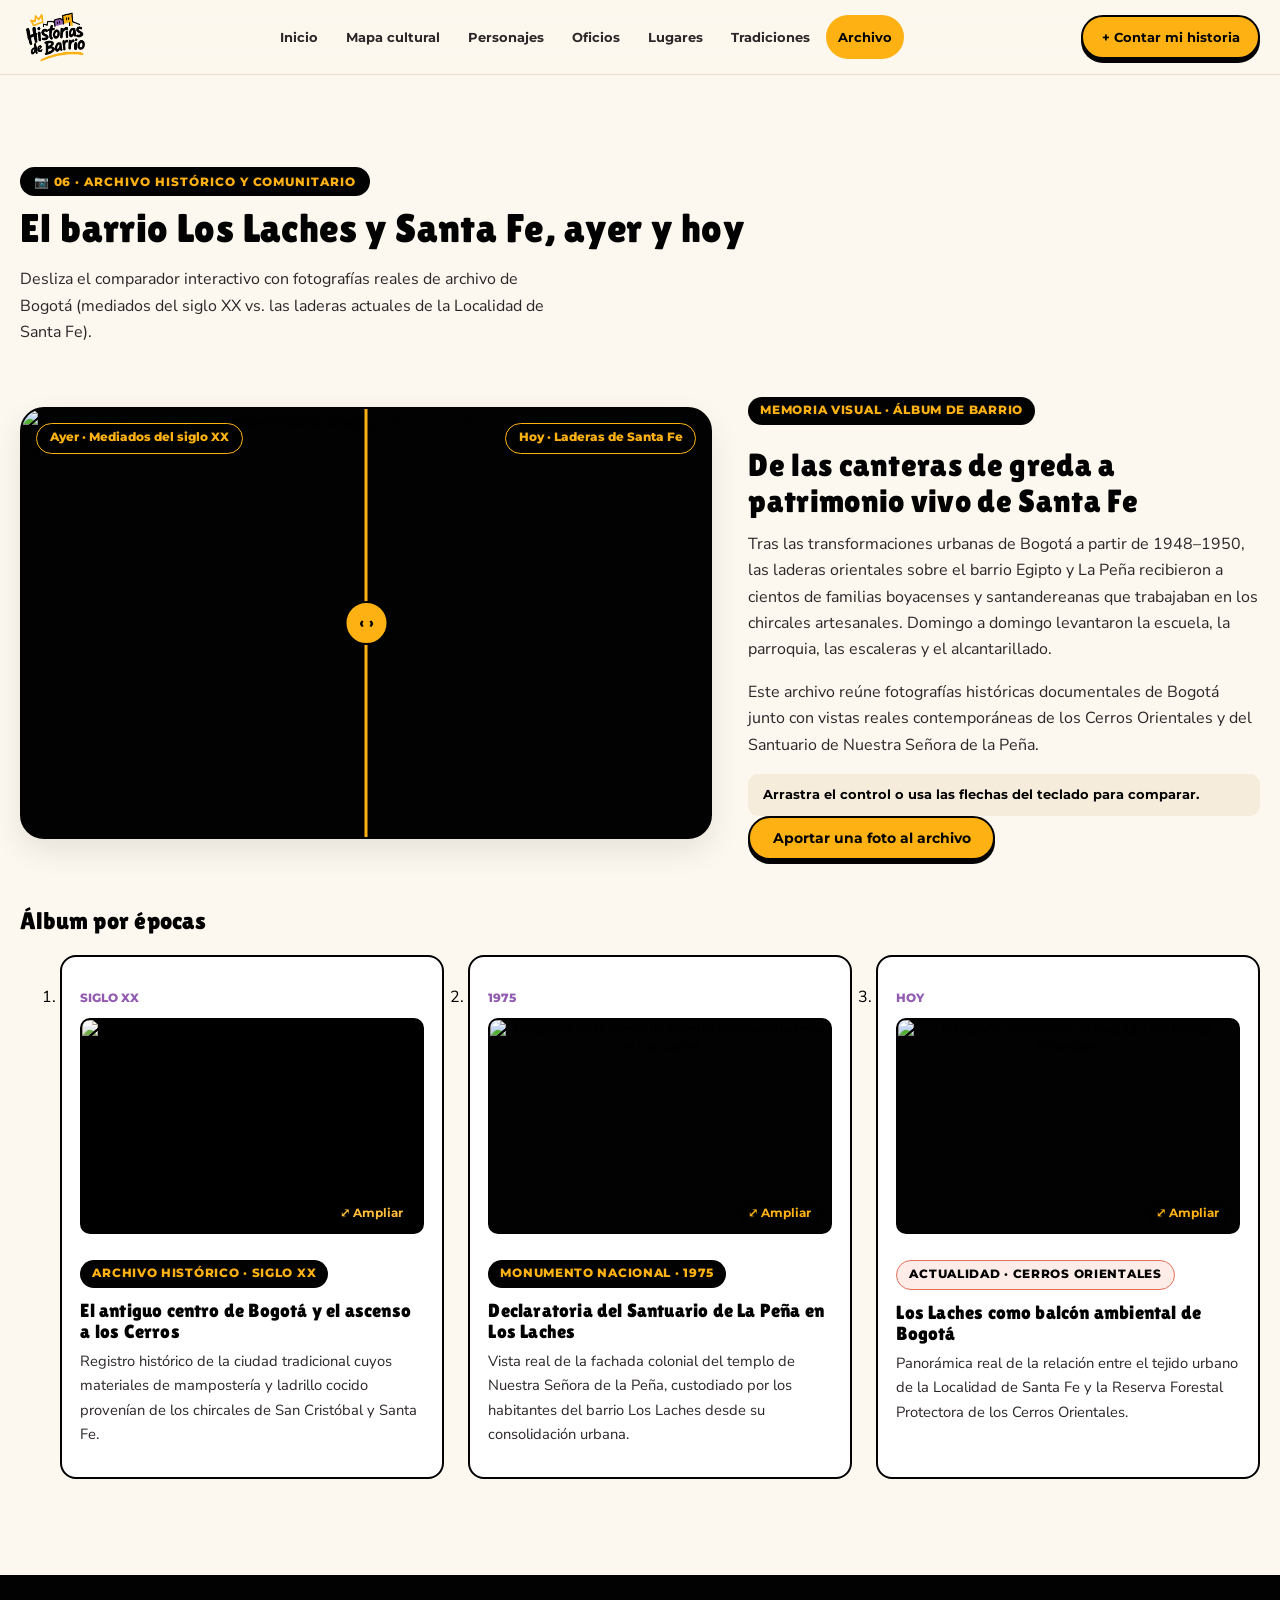
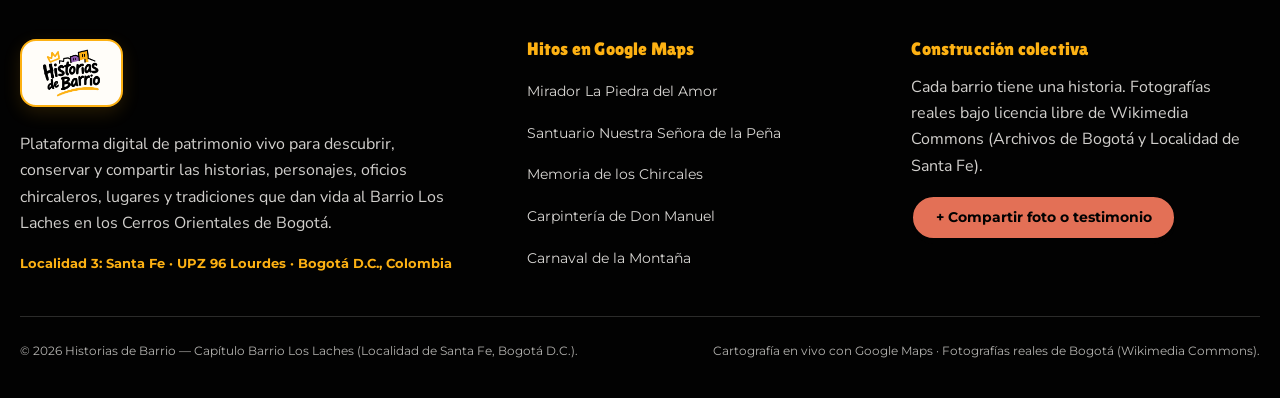
==== archivo.html @ f966da30 "ajustes" ====
<!DOCTYPE html>
<html lang="es">

<head>
  <meta charset="UTF-8" />
  <meta name="viewport" content="width=device-width, initial-scale=1.0" />
  <title>Archivo histórico · Historias de Barrio – Los Laches</title>
  <meta name="description" content="Comparador interactivo Antes y Hoy y álbum fotográfico por épocas del Barrio Los Laches." />
  <meta name="theme-color" content="#020202" />

  <!-- Tipografías del Proyecto: Lilita One (Títulos), Nunito Sans (Cuerpo) y Montserrat (Auxiliar) -->
  <link rel="preconnect" href="https://fonts.googleapis.com" />
  <link rel="preconnect" href="https://fonts.gstatic.com" crossorigin />
  <link rel="preconnect" href="https://commons.wikimedia.org" />
  <link rel="preconnect" href="https://upload.wikimedia.org" />
  <link
    href="https://fonts.googleapis.com/css2?family=Lilita+One&family=Montserrat:ital,wght@0,500;0,600;0,700;0,800;1,500&family=Nunito+Sans:ital,opsz,wght@0,6..12,400;0,6..12,500;0,6..12,600;0,6..12,700;1,6..12,400;1,6..12,600&display=swap"
    rel="stylesheet" />

  <link rel="icon" type="image/png" href="Logo%20proyecto_Mesa.png" />
  <link rel="stylesheet" href="styles.css?v=4" />
</head>

<body>
  <a class="skip-link" href="#contenido">Saltar al contenido principal</a>

  <header class="site-header" id="site-header">
    <div class="container navbar">
      <a href="index.html" class="brand-logo">
        <img src="Logo proyecto_Mesa.png" alt="Historias de Barrio · Inicio" class="brand-logo-img" width="2000"
          height="1400" />
      </a>

      <nav class="main-nav" aria-label="Navegación principal">
        <ul class="nav-links" id="main-nav-links">
          <li><a href="index.html">Inicio</a></li>
          <li><a href="mapa-cultural.html">Mapa cultural</a></li>
          <li><a href="personajes.html">Personajes</a></li>
          <li><a href="oficios.html">Oficios</a></li>
          <li><a href="lugares.html">Lugares</a></li>
          <li><a href="tradiciones.html">Tradiciones</a></li>
          <li><a href="archivo.html" class="active" aria-current="true">Archivo</a></li>
          <li class="nav-cta-item">
            <button type="button" class="btn btn-accent btn-block open-contribute-modal">+ Contar mi historia</button>
          </li>
        </ul>
      </nav>

      <div class="nav-actions">
        <button type="button" class="btn btn-primary nav-cta open-contribute-modal">+ Contar mi historia</button>
        <button type="button" class="mobile-menu-btn" id="mobile-menu-toggle" aria-label="Abrir menú de navegación"
          aria-expanded="false" aria-controls="main-nav-links">
          <span class="hamburger" aria-hidden="true"></span>
        </button>
      </div>
    </div>
  </header>

  <main id="contenido" tabindex="-1">
        <section class="content-section archive-section" id="archivo" aria-labelledby="archivo-title">
          <div class="container">
            <header class="section-head">
              <div>
                <p class="section-badge badge-archivo"><span aria-hidden="true">📷</span> 06 · Archivo histórico y
                  comunitario</p>
                <h2 class="section-title" id="archivo-title">El barrio Los Laches y Santa Fe, ayer y hoy</h2>
              </div>
              <p class="section-head-desc">
                Desliza el comparador interactivo con fotografías reales de archivo de Bogotá (mediados del siglo XX vs.
                las
                laderas actuales de la Localidad de Santa Fe).
              </p>
            </header>

            <div class="archive-split-showcase">
              <div class="large-compare-stage">
                <img
                  src="https://commons.wikimedia.org/wiki/Special:FilePath/Barrio_Egipto_de_Bogot%C3%A1.jpg?width=1200"
                  alt="Fotografía actual de las laderas de Santa Fe (Egipto y Los Laches) en los Cerros Orientales"
                  loading="lazy" decoding="async" />
                <img id="large-before-img" class="large-before-layer"
                  src="https://commons.wikimedia.org/wiki/Special:FilePath/Plaza_de_Los_M%C3%A1rtires_1948_-_Bogot%C3%A1.jpg?width=1200"
                  alt="Fotografía histórica de Bogotá en 1948, época en que inició la migración y autoconstrucción hacia los cerros orientales"
                  loading="lazy" decoding="async" />
                <span class="compare-badge-label label-ayer">Ayer · Mediados del siglo XX</span>
                <span class="compare-badge-label label-hoy">Hoy · Laderas de Santa Fe</span>

                <div class="large-compare-divider" id="large-compare-line" aria-hidden="true">
                  <div class="large-compare-button">‹ ›</div>
                </div>

                <input type="range" id="large-compare-range" class="mini-compare-slider" min="5" max="95" value="50"
                  aria-label="Deslizar para comparar fotografía histórica con la actualidad" />
              </div>

              <div class="archive-showcase-text">
                <p class="tag tag-archivo">Memoria Visual · Álbum de Barrio</p>
                <h3 class="archive-showcase-title">De las canteras de greda a patrimonio vivo de Santa Fe</h3>
                <p class="archive-showcase-p">
                  Tras las transformaciones urbanas de Bogotá a partir de 1948–1950, las laderas orientales sobre el
                  barrio
                  Egipto y La Peña recibieron a cientos de familias boyacenses y santandereanas que trabajaban en los
                  chircales artesanales. Domingo a domingo levantaron la escuela, la parroquia, las escaleras y el
                  alcantarillado.
                </p>
                <p class="archive-showcase-p">
                  Este archivo reúne fotografías históricas documentales de Bogotá junto con vistas reales
                  contemporáneas de
                  los Cerros Orientales y del Santuario de Nuestra Señora de la Peña.
                </p>
                <p class="compare-hint">Arrastra el control o usa las flechas del teclado para comparar.</p>
                <button type="button" class="btn btn-primary open-contribute-modal">Aportar una foto al archivo</button>
              </div>
            </div>

            <div class="archive-epochs">
              <h3 class="archive-epochs-title">Álbum por épocas</h3>
              <ol class="epoch-track">
                <li class="epoch" data-searchable>
                  <p class="epoch-label">Siglo XX</p>
                  <button type="button" class="archive-photo-btn vintage" data-lightbox
                    data-full="https://commons.wikimedia.org/wiki/Special:FilePath/Tranv%C3%ADa_de_Bogot%C3%A1.jpg?width=1600"
                    data-caption="El antiguo centro de Bogotá y el ascenso a los Cerros · Archivo Histórico, Siglo XX">
                    <img
                      src="https://commons.wikimedia.org/wiki/Special:FilePath/Tranv%C3%ADa_de_Bogot%C3%A1.jpg?width=800"
                      alt="Fotografía histórica del antiguo Bogotá y sus primeros barrios periféricos" loading="lazy"
                      decoding="async" />
                    <span class="zoom-hint" aria-hidden="true">⤢ Ampliar</span>
                    <span class="visually-hidden">Ampliar imagen</span>
                  </button>
                  <p class="tag tag-archivo">Archivo Histórico · Siglo XX</p>
                  <h4 class="epoch-title">El antiguo centro de Bogotá y el ascenso a los Cerros</h4>
                  <p class="epoch-desc">
                    Registro histórico de la ciudad tradicional cuyos materiales de mampostería y ladrillo cocido
                    provenían
                    de los chircales de San Cristóbal y Santa Fe.
                  </p>
                </li>

                <li class="epoch" data-searchable>
                  <p class="epoch-label">1975</p>
                  <button type="button" class="archive-photo-btn" data-lightbox
                    data-full="https://commons.wikimedia.org/wiki/Special:FilePath/Iglesia_de_la_Pe%C3%B1a_(20760327033).jpg?width=1600"
                    data-caption="Declaratoria del Santuario de La Peña en Los Laches · Monumento Nacional, 1975">
                    <img
                      src="https://commons.wikimedia.org/wiki/Special:FilePath/Iglesia_de_la_Pe%C3%B1a_(20760327033).jpg?width=800"
                      alt="Fotografía de la Iglesia de Nuestra Señora de la Peña en Los Laches" loading="lazy"
                      decoding="async" />
                    <span class="zoom-hint" aria-hidden="true">⤢ Ampliar</span>
                    <span class="visually-hidden">Ampliar imagen</span>
                  </button>
                  <p class="tag tag-archivo">Monumento Nacional · 1975</p>
                  <h4 class="epoch-title">Declaratoria del Santuario de La Peña en Los Laches</h4>
                  <p class="epoch-desc">
                    Vista real de la fachada colonial del templo de Nuestra Señora de la Peña, custodiado por los
                    habitantes
                    del barrio Los Laches desde su consolidación urbana.
                  </p>
                </li>

                <li class="epoch" data-searchable>
                  <p class="epoch-label">Hoy</p>
                  <button type="button" class="archive-photo-btn" data-lightbox
                    data-full="https://commons.wikimedia.org/wiki/Special:FilePath/Bogot%C3%A1_y_Cerros_Orientales.jpg?width=1600"
                    data-caption="Los Laches como balcón ambiental de Bogotá · Actualidad, Cerros Orientales">
                    <img
                      src="https://commons.wikimedia.org/wiki/Special:FilePath/Bogot%C3%A1_y_Cerros_Orientales.jpg?width=800"
                      alt="Fotografía panorámica de Bogotá y sus Cerros Orientales" loading="lazy" decoding="async" />
                    <span class="zoom-hint" aria-hidden="true">⤢ Ampliar</span>
                    <span class="visually-hidden">Ampliar imagen</span>
                  </button>
                  <p class="tag tag-mapa">Actualidad · Cerros Orientales</p>
                  <h4 class="epoch-title">Los Laches como balcón ambiental de Bogotá</h4>
                  <p class="epoch-desc">
                    Panorámica real de la relación entre el tejido urbano de la Localidad de Santa Fe y la Reserva
                    Forestal
                    Protectora de los Cerros Orientales.
                  </p>
                </li>
              </ol>
            </div>
          </div>
        </section>
  </main>

  <!-- ========================================================================
       MODAL · CRÓNICA
       ======================================================================== -->
  <div class="modal-backdrop" id="story-modal" role="dialog" aria-modal="true" aria-labelledby="modal-story-title" hidden>
    <div class="modal-dialog">
      <button type="button" class="modal-close-btn" aria-label="Cerrar crónica">✕</button>
      <p id="modal-story-cat" class="section-badge badge-oficios">Crónica Barrial</p>
      <h2 id="modal-story-title" class="modal-story-title">Título de la historia</h2>
      <p id="modal-story-coords" class="map-detail-coords modal-story-coords"></p>
      <div class="modal-story-media">
        <img id="modal-story-img" class="modal-story-img"
          src="https://commons.wikimedia.org/wiki/Special:FilePath/Iglesia_de_La_Pe%C3%B1a_1.jpg?width=900" alt=""
          loading="lazy" decoding="async" />
      </div>
      <div id="modal-story-body" class="modal-story-body"></div>
      <blockquote id="modal-story-quote" class="modal-story-quote"></blockquote>
    </div>
  </div>

  <!-- ========================================================================
       MODAL · APORTE COMUNITARIO
       ======================================================================== -->
  <div class="modal-backdrop" id="contribute-modal" role="dialog" aria-modal="true"
    aria-labelledby="contribute-modal-title" hidden>
    <div class="modal-dialog">
      <button type="button" class="modal-close-btn" aria-label="Cerrar formulario">✕</button>
      <p class="section-badge badge-mapa">Participación comunitaria</p>
      <h2 id="contribute-modal-title" class="contribute-modal-title">Suma tu recuerdo a la memoria de Los Laches</h2>
      <p class="contribute-modal-desc">
        ¿Tienes una fotografía familiar en los antiguos chircales, conoces un oficio tradicional o quieres postular a un
        vecino ejemplar de la Localidad de Santa Fe?
      </p>

      <form id="contribute-form" class="contribute-form" novalidate>
        <div class="form-field">
          <label for="contribute-name" class="form-label">Tu nombre y cuadra / sector en Los Laches <span
              aria-hidden="true">*</span></label>
          <input id="contribute-name" name="name" type="text" required minlength="3" autocomplete="name"
            placeholder="Ej. Familia Morales · Sector La Peña / Calle 3 Este" class="form-control"
            aria-describedby="contribute-name-error" />
          <p class="form-error" id="contribute-name-error" hidden>Escribe tu nombre y sector (mínimo 3 caracteres).</p>
        </div>
        <div class="form-field">
          <label for="contribute-category" class="form-label">Categoría del aporte</label>
          <select id="contribute-category" name="category" class="form-control form-select">
            <option value="personajes">Personajes (Retrato o testimonio)</option>
            <option value="oficios">Oficios (Trabajadores y negocios tradicionales)</option>
            <option value="lugares">Lugares (Espacios significativos)</option>
            <option value="tradiciones">Tradiciones (Fiestas y costumbres)</option>
            <option value="archivo">Archivo (Fotografía antigua o actual)</option>
          </select>
        </div>
        <div class="form-field">
          <label for="contribute-story" class="form-label">Relata la historia o recuerdo <span
              aria-hidden="true">*</span></label>
          <textarea id="contribute-story" name="story" rows="4" required minlength="20"
            placeholder="Cuéntanos en qué año ocurrió, quiénes aparecen y por qué es importante para el barrio..."
            class="form-control" aria-describedby="contribute-story-error"></textarea>
          <p class="form-error" id="contribute-story-error" hidden>Cuéntanos la historia con al menos 20 caracteres.</p>
        </div>
        <p class="form-hint">Los campos marcados con * son obligatorios.</p>
        <button type="submit" class="btn btn-primary btn-block btn-lg">Enviar aporte al comité de memoria
          barrial</button>
        <p id="contribute-feedback" class="contribute-feedback" role="status" hidden>
          ¡Gracias vecino(a)! Tu historia ha sido registrada para el archivo comunitario del Barrio Los Laches.
        </p>
      </form>
    </div>
  </div>

  <!-- ========================================================================
       MODAL · IMAGEN AMPLIADA (ARCHIVO)
       ======================================================================== -->
  <div class="modal-backdrop" id="lightbox-modal" role="dialog" aria-modal="true"
    aria-label="Imagen ampliada del archivo" hidden>
    <div class="modal-dialog lightbox-dialog">
      <button type="button" class="modal-close-btn" aria-label="Cerrar imagen ampliada">✕</button>
      <figure class="lightbox-figure" id="lightbox-figure">
        <figcaption class="lightbox-caption" id="lightbox-caption"></figcaption>
      </figure>
    </div>
  </div>

  <!-- ========================================================================
       H. FOOTER
       ======================================================================== -->
  <footer class="site-footer">
    <div class="container">
      <div class="footer-grid">
        <div class="footer-col footer-brand">
          <img src="Logo proyecto_Mesa.png" alt="Historias de Barrio" class="footer-logo-img" width="2000" height="1400"
            loading="lazy" />
          <p class="footer-desc">
            Plataforma digital de patrimonio vivo para descubrir, conservar y compartir las historias, personajes,
            oficios chircaleros, lugares y tradiciones que dan vida al Barrio Los Laches en los Cerros Orientales de
            Bogotá.
          </p>
          <p class="footer-location-tag">Localidad 3: Santa Fe · UPZ 96 Lourdes · Bogotá D.C., Colombia</p>
        </div>

        <nav class="footer-col" aria-labelledby="footer-nav-hitos">
          <h2 class="footer-heading" id="footer-nav-hitos">Hitos en Google Maps</h2>
          <ul class="footer-links">
            <li><a href="mapa-cultural.html?punto=piedraAmor" data-goto-map="piedraAmor">Mirador La Piedra del Amor</a></li>
            <li><a href="mapa-cultural.html?punto=capilla" data-goto-map="capilla">Santuario Nuestra Señora de la Peña</a></li>
            <li><a href="mapa-cultural.html?punto=chircal" data-goto-map="chircal">Memoria de los Chircales</a></li>
            <li><a href="mapa-cultural.html?punto=carpinteria" data-goto-map="carpinteria">Carpintería de Don Manuel</a></li>
            <li><a href="mapa-cultural.html?punto=carnaval" data-goto-map="carnaval">Carnaval de la Montaña</a></li>
          </ul>
        </nav>

        <div class="footer-col">
          <h2 class="footer-heading">Construcción colectiva</h2>
          <p class="footer-desc">
            Cada barrio tiene una historia. Fotografías reales bajo licencia libre de Wikimedia Commons (Archivos de
            Bogotá y Localidad de Santa Fe).
          </p>
          <button type="button" class="btn btn-accent open-contribute-modal">+ Compartir foto o testimonio</button>
        </div>
      </div>

      <div class="footer-bottom">
        <p>© 2026 Historias de Barrio — Capítulo Barrio Los Laches (Localidad de Santa Fe, Bogotá D.C.).</p>
        <p>Cartografía en vivo con Google Maps · Fotografías reales de Bogotá (Wikimedia Commons).</p>
      </div>
    </div>
  </footer>

  <script src="script.js?v=4"></script>
</body>

</html>
---- styles.css ----
/* ==========================================================================
   HISTORIAS DE BARRIO – LOS LACHES
   Identidad Visual Oficial:
   Paleta: #FDB113 | #E37056 | #925CB1 | #020202
   Tipografías: Lilita One (Títulos) · Nunito Sans (Cuerpo) · Montserrat (Auxiliar)
   ========================================================================== */

:root {
  /* Paleta Oficial del Proyecto */
  --brand-yellow: #FDB113;
  --brand-coral: #E37056;
  --brand-purple: #925CB1;
  --brand-black: #020202;

  /* Fondos cálidos y neutros que resaltan la paleta oficial */
  --bg-cream: #fdf8ef;
  --bg-cream-light: #fffdf9;
  --bg-card: #ffffff;
  --bg-subtle: #f6ecdb;

  --text-primary: #020202;
  --text-secondary: #2b2628;
  --text-muted: #5e5559;
  --border-warm: #eadcc9;

  /* Colores por Categoría basados en la paleta #FDB113, #E37056, #925CB1, #020202 */
  --cat-mapa: #E37056;
  --cat-mapa-light: #fdece8;

  --cat-personajes: #FDB113;
  --cat-personajes-light: #fff6db;

  --cat-oficios: #E37056;
  --cat-oficios-light: #fdece8;

  --cat-lugares: #925CB1;
  --cat-lugares-light: #f3ecf8;

  --cat-tradiciones: #925CB1;
  --cat-tradiciones-light: #f3ecf8;

  --cat-archivo: #020202;
  --cat-archivo-light: #ebebeb;

  --accent-yellow: #FDB113;

  --font-title: 'Lilita One', cursive, sans-serif;
  --font-body: 'Nunito Sans', -apple-system, BlinkMacSystemFont, sans-serif;
  --font-aux: 'Montserrat', sans-serif;

  --shadow-sm: 0 4px 14px rgba(2, 2, 2, 0.06);
  --shadow-md: 0 12px 30px rgba(2, 2, 2, 0.09);
  --shadow-lg: 0 22px 50px rgba(2, 2, 2, 0.14);

  --radius-sm: 10px;
  --radius-md: 16px;
  --radius-lg: 24px;
  --radius-pill: 999px;

  --transition-fast: 180ms ease;
  --transition-base: 280ms cubic-bezier(0.22, 1, 0.36, 1);
}

/* ---------- Reset & Base ---------- */
*,
*::before,
*::after {
  box-sizing: border-box;
}

html {
  scroll-behavior: smooth;
  -webkit-text-size-adjust: 100%;
}

body {
  margin: 0;
  background-color: var(--bg-cream);
  color: var(--text-primary);
  font-family: var(--font-body);
  font-size: 1rem;
  line-height: 1.65;
  overflow-x: hidden;
}

body.modal-open {
  overflow: hidden;
}

img {
  display: block;
  max-width: 100%;
  height: auto;
}

a {
  color: inherit;
}

button,
input,
select,
textarea {
  font-family: inherit;
}

[hidden] {
  display: none !important;
}

.is-filtered-out {
  display: none !important;
}

/* ---------- Accessibility Helpers ---------- */
.visually-hidden {
  position: absolute;
  width: 1px;
  height: 1px;
  padding: 0;
  margin: -1px;
  overflow: hidden;
  clip: rect(0, 0, 0, 0);
  white-space: nowrap;
  border: 0;
}

.skip-link {
  position: fixed;
  top: -120px;
  left: 16px;
  z-index: 2000;
  padding: 12px 20px;
  background-color: var(--brand-black);
  color: var(--brand-yellow);
  font-family: var(--font-aux);
  font-weight: 700;
  font-size: 0.9rem;
  text-decoration: none;
  border-radius: var(--radius-sm);
  border: 2px solid var(--brand-yellow);
  transition: top var(--transition-fast);
}

.skip-link:focus {
  top: 16px;
}

:focus-visible {
  outline: 3px solid var(--brand-purple);
  outline-offset: 3px;
}

.section-dark :focus-visible,
.site-footer :focus-visible,
.hero :focus-visible {
  outline-color: var(--brand-yellow);
}

/* ---------- Layout Container & Typography ---------- */
.container {
  width: min(1240px, 100% - 2.5rem);
  margin-inline: auto;
}

h1, h2, h3, h4 {
  font-family: var(--font-title);
  font-weight: 400;
  line-height: 1.12;
  letter-spacing: 0.01em;
  margin-top: 0;
}

.eyebrow {
  display: inline-block;
  font-family: var(--font-aux);
  font-size: 0.78rem;
  font-weight: 700;
  text-transform: uppercase;
  letter-spacing: 0.12em;
  color: var(--brand-purple);
  margin-bottom: 0.65rem;
}

.eyebrow-dark {
  display: inline-block;
  font-family: var(--font-aux);
  font-size: 0.78rem;
  font-weight: 800;
  text-transform: uppercase;
  letter-spacing: 0.12em;
  color: var(--brand-black);
  margin-bottom: 0.65rem;
}

/* ---------- Buttons ---------- */
.btn {
  display: inline-flex;
  align-items: center;
  justify-content: center;
  gap: 0.5rem;
  min-height: 44px;
  padding: 0.7rem 1.4rem;
  border-radius: var(--radius-pill);
  border: 2px solid transparent;
  font-family: var(--font-aux);
  font-size: 0.9rem;
  font-weight: 700;
  text-decoration: none;
  cursor: pointer;
  transition: transform var(--transition-fast), background-color var(--transition-fast),
    color var(--transition-fast), border-color var(--transition-fast), box-shadow var(--transition-fast);
}

.btn:hover {
  transform: translateY(-2px);
}

.btn:active {
  transform: translateY(0);
}

.btn-lg {
  min-height: 50px;
  padding: 0.85rem 1.75rem;
  font-size: 0.95rem;
}

.btn-block {
  width: 100%;
}

.btn-primary {
  background-color: var(--brand-yellow);
  color: var(--brand-black);
  border-color: var(--brand-black);
  box-shadow: 0 4px 0 var(--brand-black);
}

.btn-primary:hover {
  background-color: #ffc13b;
  box-shadow: 0 6px 0 var(--brand-black);
}

.btn-accent {
  background-color: var(--brand-coral);
  color: var(--brand-black);
  border-color: var(--brand-black);
  box-shadow: 0 4px 0 var(--brand-black);
}

.btn-accent:hover {
  background-color: #eb826a;
  box-shadow: 0 6px 0 var(--brand-black);
}

.btn-outline {
  background-color: transparent;
  color: var(--brand-black);
  border-color: var(--brand-black);
}

.btn-outline:hover {
  background-color: var(--brand-black);
  color: var(--bg-cream-light);
}

.btn-ghost-light {
  background-color: rgba(255, 253, 249, 0.14);
  color: var(--bg-cream-light);
  border-color: rgba(255, 253, 249, 0.65);
  backdrop-filter: blur(6px);
}

.btn-ghost-light:hover {
  background-color: var(--bg-cream-light);
  color: var(--brand-black);
  border-color: var(--bg-cream-light);
}

.btn-link {
  display: inline-flex;
  align-items: center;
  gap: 0.35rem;
  min-height: 44px;
  padding: 0.25rem 0;
  border: 0;
  background: none;
  font-family: var(--font-aux);
  font-size: 0.88rem;
  font-weight: 700;
  color: var(--brand-purple);
  text-decoration: underline;
  text-underline-offset: 4px;
  cursor: pointer;
}

.btn-link:hover {
  color: var(--brand-black);
}

/* ---------- Top Territory Bar ---------- */
.top-territory-bar {
  background-color: var(--brand-black);
  color: var(--bg-cream-light);
  font-family: var(--font-aux);
  font-size: 0.78rem;
  font-weight: 600;
  padding-block: 0.5rem;
  border-bottom: 2px solid var(--brand-yellow);
}

.top-territory-inner {
  display: flex;
  flex-wrap: wrap;
  align-items: center;
  justify-content: space-between;
  gap: 0.5rem 1rem;
}

.territory-badge {
  display: inline-flex;
  align-items: center;
  gap: 0.5rem;
}

.territory-badge .dot {
  width: 8px;
  height: 8px;
  border-radius: 50%;
  background-color: var(--brand-yellow);
  flex-shrink: 0;
}

.territory-coords {
  color: var(--brand-yellow);
  letter-spacing: 0.04em;
}

/* ---------- Sticky Header & Navigation ---------- */
.site-header {
  position: sticky;
  top: 0;
  z-index: 1000;
  background-color: rgba(253, 248, 239, 0.94);
  backdrop-filter: blur(12px);
  border-bottom: 1px solid var(--border-warm);
  transition: box-shadow var(--transition-fast), background-color var(--transition-fast);
}

.site-header.scrolled {
  background-color: rgba(255, 253, 249, 0.98);
  box-shadow: var(--shadow-sm);
}

.navbar {
  display: flex;
  align-items: center;
  justify-content: space-between;
  gap: 1.25rem;
  min-height: 74px;
}

.brand-logo {
  display: inline-flex;
  align-items: center;
  flex-shrink: 0;
  text-decoration: none;
  padding-block: 4px;
}

.brand-logo-img {
  height: 50px;
  width: auto;
  object-fit: contain;
}

.main-nav {
  display: flex;
  align-items: center;
}

.nav-links {
  display: flex;
  align-items: center;
  list-style: none;
  margin: 0;
  padding: 0;
  gap: 0.25rem;
}

.nav-links a {
  display: inline-flex;
  align-items: center;
  min-height: 44px;
  padding: 0.45rem 0.75rem;
  border-radius: var(--radius-pill);
  font-family: var(--font-aux);
  font-size: 0.84rem;
  font-weight: 700;
  color: var(--text-secondary);
  text-decoration: none;
  transition: background-color var(--transition-fast), color var(--transition-fast);
}

.nav-links a:hover {
  background-color: var(--bg-subtle);
  color: var(--brand-black);
}

.nav-links a.active,
.nav-links a[aria-current="true"] {
  background-color: var(--brand-yellow);
  color: var(--brand-black);
}

.nav-cta-item {
  display: none;
}

.nav-actions {
  display: flex;
  align-items: center;
  gap: 0.75rem;
}

.nav-cta {
  padding: 0.55rem 1.15rem;
  font-size: 0.84rem;
}

.mobile-menu-btn {
  display: none;
  align-items: center;
  justify-content: center;
  width: 44px;
  height: 44px;
  padding: 0;
  background-color: var(--bg-card);
  border: 2px solid var(--brand-black);
  border-radius: var(--radius-sm);
  cursor: pointer;
}

.hamburger {
  position: relative;
  width: 20px;
  height: 2px;
  background-color: var(--brand-black);
  transition: background-color var(--transition-fast);
}

.hamburger::before,
.hamburger::after {
  content: "";
  position: absolute;
  left: 0;
  width: 20px;
  height: 2px;
  background-color: var(--brand-black);
  transition: transform var(--transition-fast), top var(--transition-fast);
}

.hamburger::before {
  top: -6px;
}

.hamburger::after {
  top: 6px;
}

.mobile-menu-btn[aria-expanded="true"] .hamburger {
  background-color: transparent;
}

.mobile-menu-btn[aria-expanded="true"] .hamburger::before {
  top: 0;
  transform: rotate(45deg);
}

.mobile-menu-btn[aria-expanded="true"] .hamburger::after {
  top: 0;
  transform: rotate(-45deg);
}

/* ---------- Hero Editorial ---------- */
.hero {
  position: relative;
  min-height: clamp(540px, 78vh, 760px);
  display: flex;
  align-items: flex-end;
  padding-block: 4.5rem 3.5rem;
  color: var(--bg-cream-light);
  background-color: var(--brand-black);
  overflow: hidden;
}

.hero-media {
  position: absolute;
  inset: 0;
  z-index: 0;
}

.hero-bg-image {
  width: 100%;
  height: 100%;
  object-fit: cover;
  object-position: center 42%;
  opacity: 0.72;
}

.hero-overlay {
  position: absolute;
  inset: 0;
  background: linear-gradient(
    180deg,
    rgba(2, 2, 2, 0.35) 0%,
    rgba(2, 2, 2, 0.62) 48%,
    rgba(2, 2, 2, 0.92) 100%
  );
}

.hero-inner {
  position: relative;
  z-index: 2;
}

.hero-content {
  max-width: 740px;
}

.hero-kicker {
  display: inline-block;
  margin-bottom: 0.9rem;
  padding: 0.35rem 0.9rem;
  border-radius: var(--radius-pill);
  background-color: var(--brand-yellow);
  color: var(--brand-black);
  font-family: var(--font-aux);
  font-size: 0.78rem;
  font-weight: 800;
  text-transform: uppercase;
  letter-spacing: 0.08em;
}

.hero-title {
  font-size: clamp(2.4rem, 5.4vw, 4.1rem);
  color: var(--bg-cream-light);
  margin-bottom: 1rem;
  text-shadow: 0 4px 24px rgba(2, 2, 2, 0.5);
}

.hero-lead {
  font-size: clamp(1.05rem, 1.5vw, 1.22rem);
  color: rgba(255, 253, 249, 0.92);
  max-width: 60ch;
  margin: 0 0 1.65rem;
}

.hero-actions {
  display: flex;
  flex-wrap: wrap;
  gap: 0.9rem;
  margin-bottom: 1.75rem;
}

.hero-search-box {
  display: flex;
  align-items: center;
  max-width: 540px;
  background-color: var(--bg-cream-light);
  border: 2px solid var(--brand-black);
  border-radius: var(--radius-pill);
  padding: 4px 4px 4px 18px;
  box-shadow: var(--shadow-lg);
}

.hero-search-box input {
  flex: 1;
  min-width: 0;
  border: 0;
  background: transparent;
  color: var(--brand-black);
  font-size: 0.96rem;
  padding: 0.55rem 0.5rem 0.55rem 0;
}

.hero-search-box input::placeholder {
  color: var(--text-muted);
}

.hero-search-box input:focus {
  outline: none;
}

.hero-search-btn {
  min-height: 44px;
  padding: 0.55rem 1.25rem;
  border: 0;
  border-radius: var(--radius-pill);
  background-color: var(--brand-purple);
  color: #ffffff;
  font-family: var(--font-aux);
  font-size: 0.85rem;
  font-weight: 700;
  cursor: pointer;
  transition: background-color var(--transition-fast);
}

.hero-search-btn:hover {
  background-color: #7c4999;
}

.hero-credit {
  margin: 1.25rem 0 0;
  font-family: var(--font-aux);
  font-size: 0.78rem;
  color: rgba(255, 253, 249, 0.75);
}

/* ---------- C. Introducción Asimétrica ---------- */
.intro-section {
  padding-block: 5rem;
  background-color: var(--bg-cream-light);
  border-bottom: 1px solid var(--border-warm);
}

.intro-grid {
  display: grid;
  grid-template-columns: 1.15fr 0.85fr;
  gap: 3.5rem;
  align-items: center;
}

.intro-heading {
  font-size: clamp(1.9rem, 3.2vw, 2.75rem);
  color: var(--brand-black);
  margin-bottom: 1rem;
}

.intro-lead {
  font-size: 1.15rem;
  font-weight: 700;
  color: var(--text-secondary);
  margin-bottom: 1rem;
}

.intro-body {
  color: var(--text-secondary);
  margin-bottom: 2rem;
}

.intro-stats {
  display: grid;
  grid-template-columns: repeat(3, minmax(0, 1fr));
  gap: 1.25rem;
  margin: 0;
  padding-top: 1.5rem;
  border-top: 2px solid var(--border-warm);
}

.intro-stats div {
  padding-left: 0.85rem;
  border-left: 3px solid var(--brand-coral);
}

.intro-stats dt {
  font-family: var(--font-title);
  font-size: 1.7rem;
  line-height: 1.1;
  color: var(--brand-black);
}

.intro-stats dd {
  margin: 0.25rem 0 0;
  font-family: var(--font-aux);
  font-size: 0.78rem;
  font-weight: 600;
  color: var(--text-muted);
}

.intro-figure {
  margin: 0;
  background-color: var(--bg-card);
  border: 2px solid var(--brand-black);
  border-radius: var(--radius-lg);
  overflow: hidden;
  box-shadow: 10px 10px 0 var(--brand-yellow);
}

.intro-figure-media {
  width: 100%;
  aspect-ratio: 4 / 3;
  object-fit: cover;
}

.media-caption {
  padding: 0.9rem 1.15rem;
  font-family: var(--font-aux);
  font-size: 0.8rem;
  font-weight: 600;
  color: var(--text-secondary);
  background-color: var(--bg-card);
  border-top: 1px solid var(--border-warm);
}

/* ---------- Section Heads & Category Badges ---------- */
.section-head {
  display: flex;
  flex-wrap: wrap;
  align-items: flex-end;
  justify-content: space-between;
  gap: 1rem 2rem;
  margin-bottom: 2.5rem;
}

.section-title {
  font-size: clamp(1.9rem, 3.1vw, 2.7rem);
  margin-bottom: 0;
}

.section-head-desc {
  max-width: 54ch;
  margin: 0;
  color: var(--text-secondary);
}

.section-badge {
  display: inline-block;
  margin-bottom: 0.6rem;
  padding: 0.3rem 0.85rem;
  border-radius: var(--radius-pill);
  font-family: var(--font-aux);
  font-size: 0.75rem;
  font-weight: 800;
  text-transform: uppercase;
  letter-spacing: 0.08em;
}

.badge-mapa {
  background-color: var(--cat-mapa-light);
  color: var(--brand-black);
  border: 1.5px solid var(--cat-mapa);
}

.badge-personajes {
  background-color: var(--cat-personajes);
  color: var(--brand-black);
}

.badge-oficios {
  background-color: var(--cat-oficios);
  color: var(--brand-black);
}

.badge-lugares {
  background-color: var(--cat-lugares);
  color: #ffffff;
}

.badge-tradiciones {
  background-color: var(--brand-yellow);
  color: var(--brand-black);
}

.badge-archivo {
  background-color: var(--brand-black);
  color: var(--brand-yellow);
}

.tag {
  display: inline-block;
  padding: 0.25rem 0.75rem;
  border-radius: var(--radius-pill);
  font-family: var(--font-aux);
  font-size: 0.74rem;
  font-weight: 800;
  text-transform: uppercase;
  letter-spacing: 0.06em;
}

.tag-mapa { background-color: var(--cat-mapa-light); color: var(--brand-black); border: 1px solid var(--cat-mapa); }
.tag-personajes { background-color: var(--cat-personajes); color: var(--brand-black); }
.tag-oficios { background-color: var(--cat-oficios); color: var(--brand-black); }
.tag-lugares { background-color: var(--cat-lugares); color: #ffffff; }
.tag-tradiciones { background-color: var(--brand-yellow); color: var(--brand-black); }
.tag-archivo { background-color: var(--brand-black); color: var(--brand-yellow); }

.search-results-status {
  margin-bottom: 1.5rem;
  padding: 0.85rem 1.25rem;
  border-radius: var(--radius-md);
  background-color: var(--cat-personajes-light);
  border: 2px solid var(--brand-yellow);
  font-family: var(--font-aux);
  font-size: 0.9rem;
  font-weight: 700;
}

/* ---------- D. Categorías: Bento Asimétrico de 6 Ejes ---------- */
.categories-section {
  padding-block: 5rem;
  background-color: var(--bg-cream);
}

.axes-bento {
  display: grid;
  grid-template-columns: repeat(12, minmax(0, 1fr));
  gap: 1.5rem;
}

.axis {
  position: relative;
  border-radius: var(--radius-lg);
  border: 2px solid var(--brand-black);
  overflow: hidden;
  background-color: var(--bg-card);
  box-shadow: var(--shadow-sm);
  transition: transform var(--transition-base), box-shadow var(--transition-base);
}

.axis:hover {
  transform: translateY(-4px);
  box-shadow: var(--shadow-md);
}

.axis-body {
  padding: 1.6rem;
}

.axis-num {
  display: inline-block;
  font-family: var(--font-aux);
  font-size: 0.78rem;
  font-weight: 800;
  letter-spacing: 0.1em;
  color: var(--text-muted);
  margin-bottom: 0.4rem;
}

.axis-title {
  font-size: 1.55rem;
  margin-bottom: 0.65rem;
}

.axis-link {
  color: inherit;
  text-decoration: none;
}

.axis-link::after {
  content: " →";
  font-family: var(--font-aux);
  font-weight: 800;
}

.axis-desc {
  margin: 0 0 1.1rem;
  color: var(--text-secondary);
}

/* 01 Mapa Cultural */
.axis-mapa {
  grid-column: span 7;
  background: linear-gradient(135deg, var(--cat-mapa-light) 0%, #fffdf9 100%);
  display: flex;
  flex-direction: column;
  justify-content: space-between;
}

.axis-legend {
  display: flex;
  flex-wrap: wrap;
  gap: 0.65rem 1rem;
  list-style: none;
  margin: 0 0 1rem;
  padding: 0;
  font-family: var(--font-aux);
  font-size: 0.8rem;
  font-weight: 700;
}

.axis-legend li {
  display: inline-flex;
  align-items: center;
  gap: 0.4rem;
}

.dot-personajes,
.dot-oficios,
.dot-lugares,
.dot-tradiciones,
.dot-archivo,
.dot-mapa {
  display: inline-block;
  width: 10px;
  height: 10px;
  border-radius: 50%;
  flex-shrink: 0;
}

.dot-mapa { background-color: var(--cat-mapa); }
.dot-personajes { background-color: var(--cat-personajes); }
.dot-oficios { background-color: var(--cat-oficios); }
.dot-lugares { background-color: var(--cat-lugares); }
.dot-tradiciones { background-color: var(--brand-purple); }
.dot-archivo { background-color: var(--brand-black); }

.axis-mapa-count {
  display: inline-block;
  padding: 0.35rem 0.9rem;
  border-radius: var(--radius-pill);
  background-color: var(--brand-coral);
  color: var(--brand-black);
  font-family: var(--font-aux);
  font-size: 0.8rem;
  font-weight: 800;
}

/* 02 Personajes */
.axis-personajes {
  grid-column: span 5;
  min-height: 310px;
  display: flex;
  align-items: flex-end;
  color: var(--bg-cream-light);
  background-color: var(--brand-black);
}

.axis-personajes > img {
  position: absolute;
  inset: 0;
  width: 100%;
  height: 100%;
  object-fit: cover;
  object-position: center 20%;
}

.axis-overlay-body {
  position: relative;
  z-index: 2;
  width: 100%;
  padding: 3.5rem 1.6rem 1.6rem;
  background: linear-gradient(180deg, rgba(2, 2, 2, 0) 0%, rgba(2, 2, 2, 0.9) 52%);
}

.axis-personajes .axis-num {
  color: var(--brand-yellow);
}

.axis-personajes .axis-desc {
  color: rgba(255, 253, 249, 0.9);
  margin-bottom: 0;
}

/* 03 Oficios */
.axis-oficios {
  grid-column: span 5;
  display: grid;
  grid-template-columns: 0.95fr 1.05fr;
  background-color: var(--bg-card);
}

.axis-media {
  position: relative;
  min-height: 220px;
}

.axis-media img {
  width: 100%;
  height: 100%;
  object-fit: cover;
}

/* 04 Archivo Histórico */
.axis-archivo {
  grid-column: span 7;
  display: grid;
  grid-template-columns: 1fr 1fr;
  align-items: stretch;
  background-color: var(--bg-subtle);
}

.mini-compare-wrapper {
  position: relative;
  min-height: 250px;
  overflow: hidden;
  background-color: var(--brand-black);
  --compare-pos: 52%;
}

.mini-compare-img {
  position: absolute;
  inset: 0;
  width: 100%;
  height: 100%;
  object-fit: cover;
}

.mini-compare-before {
  width: 100%;
  height: 100%;
  object-fit: cover;
  filter: grayscale(100%) contrast(1.1);
  clip-path: inset(0 calc(100% - var(--compare-pos)) 0 0);
}

.mini-compare-handle {
  position: absolute;
  top: 0;
  bottom: 0;
  left: var(--compare-pos);
  width: 3px;
  background-color: var(--brand-yellow);
  transform: translateX(-50%);
  pointer-events: none;
}

.mini-compare-knob {
  position: absolute;
  top: 50%;
  left: 50%;
  transform: translate(-50%, -50%);
  width: 34px;
  height: 34px;
  border-radius: 50%;
  background-color: var(--brand-yellow);
  color: var(--brand-black);
  border: 2px solid var(--brand-black);
  display: grid;
  place-items: center;
  font-size: 0.85rem;
  font-weight: 900;
}

.mini-compare-slider {
  position: absolute;
  inset: 0;
  width: 100%;
  height: 100%;
  margin: 0;
  opacity: 0;
  cursor: ew-resize;
}

/* 05 Lugares & 06 Tradiciones */
.axis-lugares {
  grid-column: span 6;
  display: grid;
  grid-template-columns: 1fr 1.1fr;
  background-color: var(--cat-lugares-light);
}

.axis-tradiciones {
  grid-column: span 6;
  display: grid;
  grid-template-columns: 1fr 1.1fr;
  background-color: var(--brand-black);
  color: var(--bg-cream-light);
}

.axis-tradiciones .axis-num {
  color: var(--brand-yellow);
}

.axis-tradiciones .axis-desc {
  color: rgba(255, 253, 249, 0.88);
}

/* ---------- E. Historia Destacada ---------- */
.featured-section {
  padding-block: 5rem;
  background-color: var(--bg-cream-light);
  border-top: 1px solid var(--border-warm);
  border-bottom: 1px solid var(--border-warm);
}

.featured-grid {
  display: grid;
  grid-template-columns: 0.9fr 1.1fr;
  gap: 3rem;
  align-items: center;
}

.featured-media {
  position: relative;
  border-radius: var(--radius-lg);
  overflow: hidden;
  border: 2px solid var(--brand-black);
  box-shadow: -12px 12px 0 var(--brand-purple);
  background-color: var(--brand-black);
}

.featured-media img {
  width: 100%;
  aspect-ratio: 4 / 5;
  object-fit: cover;
  object-position: center 20%;
}

.featured-label {
  position: absolute;
  top: 16px;
  left: 16px;
  padding: 0.4rem 0.9rem;
  border-radius: var(--radius-pill);
  background-color: var(--brand-yellow);
  color: var(--brand-black);
  border: 2px solid var(--brand-black);
  font-family: var(--font-aux);
  font-size: 0.78rem;
  font-weight: 800;
  text-transform: uppercase;
}

.featured-title {
  font-size: clamp(1.85rem, 3vw, 2.55rem);
  margin-bottom: 0.35rem;
}

.featured-name {
  font-family: var(--font-aux);
  font-size: 1.05rem;
  font-weight: 800;
  color: var(--brand-purple);
  margin: 0 0 0.75rem;
}

.featured-bio {
  color: var(--text-secondary);
  margin: 0 0 1.25rem;
}

.featured-quote {
  margin: 0 0 1.5rem;
  padding: 1.15rem 1.35rem;
  border-left: 5px solid var(--brand-yellow);
  background-color: var(--bg-cream);
  border-radius: 0 var(--radius-md) var(--radius-md) 0;
}

.featured-quote p {
  margin: 0 0 0.45rem;
  font-size: 1.08rem;
  font-style: italic;
  font-weight: 600;
}

.featured-quote cite {
  font-family: var(--font-aux);
  font-size: 0.82rem;
  font-weight: 700;
  font-style: normal;
  color: var(--text-muted);
}

/* Audio Player Pill */
.audio-player-pill {
  display: flex;
  align-items: center;
  gap: 0.85rem;
  padding: 0.55rem 1rem 0.55rem 0.55rem;
  background-color: var(--brand-black);
  color: var(--bg-cream-light);
  border-radius: var(--radius-pill);
  margin-bottom: 1.25rem;
}

.audio-play-btn {
  width: 44px;
  height: 44px;
  border-radius: 50%;
  border: 0;
  background-color: var(--brand-yellow);
  color: var(--brand-black);
  font-size: 1rem;
  font-weight: 900;
  cursor: pointer;
  flex-shrink: 0;
  display: grid;
  place-items: center;
  transition: transform var(--transition-fast);
}

.audio-play-btn:hover {
  transform: scale(1.06);
}

.waveform-bars {
  display: flex;
  align-items: center;
  gap: 4px;
  flex: 1;
  height: 30px;
}

.waveform-bars span {
  flex: 1;
  max-width: 6px;
  border-radius: var(--radius-pill);
  background-color: rgba(253, 177, 19, 0.45);
  transition: background-color var(--transition-fast), transform var(--transition-fast);
}

.audio-player-pill.playing .waveform-bars span {
  background-color: var(--brand-yellow);
  animation: wavePulse 0.85s ease-in-out infinite alternate;
}

.audio-player-pill.playing .waveform-bars span:nth-child(odd) {
  animation-delay: 0.2s;
}

@keyframes wavePulse {
  from { transform: scaleY(0.75); }
  to { transform: scaleY(1.25); }
}

.bar-h35 { height: 35%; }
.bar-h40 { height: 40%; }
.bar-h45 { height: 45%; }
.bar-h50 { height: 50%; }
.bar-h55 { height: 55%; }
.bar-h60 { height: 60%; }
.bar-h65 { height: 65%; }
.bar-h70 { height: 70%; }
.bar-h75 { height: 75%; }
.bar-h80 { height: 80%; }
.bar-h85 { height: 85%; }
.bar-h90 { height: 90%; }
.bar-h95 { height: 95%; }

.audio-time {
  font-family: var(--font-aux);
  font-size: 0.8rem;
  font-weight: 700;
  color: var(--brand-yellow);
  white-space: nowrap;
}

.voice-switcher {
  display: flex;
  flex-wrap: wrap;
  gap: 0.65rem;
  margin-bottom: 1.5rem;
}

.char-thumb-btn {
  display: inline-flex;
  align-items: center;
  gap: 0.55rem;
  min-height: 44px;
  padding: 0.3rem 0.9rem 0.3rem 0.35rem;
  border-radius: var(--radius-pill);
  border: 2px solid var(--border-warm);
  background-color: var(--bg-card);
  color: var(--text-primary);
  font-family: var(--font-aux);
  font-size: 0.82rem;
  font-weight: 700;
  cursor: pointer;
  transition: border-color var(--transition-fast), background-color var(--transition-fast);
}

.char-thumb-btn img {
  width: 34px;
  height: 34px;
  border-radius: 50%;
  object-fit: cover;
}

.char-thumb-btn.active,
.char-thumb-btn[aria-pressed="true"] {
  background-color: var(--brand-yellow);
  border-color: var(--brand-black);
  color: var(--brand-black);
}

/* ---------- Content Sections Spacing ---------- */
.content-section {
  padding-block: 5rem;
}

/* ---------- F. Mapa Cultural ---------- */
.map-section {
  background-color: var(--bg-cream);
}

.map-toolbar {
  display: flex;
  flex-wrap: wrap;
  align-items: center;
  justify-content: space-between;
  gap: 1rem;
  margin-bottom: 1.5rem;
  padding: 1rem 1.2rem;
  background-color: var(--bg-card);
  border: 2px solid var(--brand-black);
  border-radius: var(--radius-md);
}

.map-search {
  flex: 1 1 260px;
  display: flex;
  align-items: center;
  gap: 0.65rem;
  min-height: 44px;
  padding: 0.35rem 1rem;
  border: 2px solid var(--border-warm);
  border-radius: var(--radius-pill);
  font-size: 0.92rem;
  color: var(--text-primary);
  background-color: var(--bg-cream-light);
}

.map-search:focus-within {
  border-color: var(--brand-purple);
}

.map-search svg {
  width: 18px;
  height: 18px;
  flex-shrink: 0;
  color: var(--text-muted);
}

.map-search input {
  flex: 1;
  min-width: 0;
  border: 0;
  background: transparent;
  color: var(--text-primary);
  font-size: 0.92rem;
  padding: 0.3rem 0;
}

.map-search input::placeholder {
  color: var(--text-muted);
}

.map-search input:focus {
  outline: none;
}

.map-filter-list {
  display: flex;
  flex-wrap: wrap;
  gap: 0.5rem;
}

.map-filter-btn {
  display: inline-flex;
  align-items: center;
  gap: 0.45rem;
  min-height: 44px;
  padding: 0.4rem 0.9rem;
  border-radius: var(--radius-pill);
  border: 1.5px solid var(--border-warm);
  background-color: var(--bg-cream-light);
  color: var(--text-primary);
  font-family: var(--font-aux);
  font-size: 0.8rem;
  font-weight: 700;
  cursor: pointer;
  transition: background-color var(--transition-fast), border-color var(--transition-fast);
}

.map-filter-btn.active,
.map-filter-btn[aria-pressed="true"] {
  background-color: var(--brand-black);
  color: var(--brand-yellow);
  border-color: var(--brand-black);
}

.filter-count {
  padding: 0.1rem 0.45rem;
  border-radius: var(--radius-pill);
  background-color: rgba(146, 92, 177, 0.14);
  font-size: 0.72rem;
}

.map-filter-btn.active .filter-count,
.map-filter-btn[aria-pressed="true"] .filter-count {
  background-color: var(--brand-yellow);
  color: var(--brand-black);
}

.map-explorer-layout {
  display: grid;
  grid-template-columns: 1.3fr 0.9fr;
  gap: 1.75rem;
  align-items: stretch;
}

.map-column-main {
  display: flex;
  flex-direction: column;
  gap: 1.15rem;
  min-width: 0;
}

.google-map-wrapper {
  position: relative;
  display: flex;
  flex-direction: column;
  flex: 1;
  border-radius: var(--radius-lg);
  overflow: hidden;
  border: 2px solid var(--brand-black);
  background-color: var(--bg-card);
  box-shadow: var(--shadow-md);
}

.map-type-toggle {
  position: absolute;
  top: 14px;
  right: 14px;
  z-index: 4;
  display: inline-flex;
  padding: 3px;
  border-radius: var(--radius-pill);
  background-color: var(--bg-cream-light);
  border: 2px solid var(--brand-black);
}

.map-type-btn {
  min-height: 36px;
  padding: 0.35rem 0.9rem;
  border: 0;
  border-radius: var(--radius-pill);
  background: transparent;
  color: var(--brand-black);
  font-family: var(--font-aux);
  font-size: 0.78rem;
  font-weight: 700;
  cursor: pointer;
}

.map-type-btn.active,
.map-type-btn[aria-pressed="true"] {
  background-color: var(--brand-black);
  color: var(--brand-yellow);
}

.map-loading {
  position: absolute;
  inset: 0 0 auto 0;
  height: 440px;
  z-index: 3;
  display: flex;
  flex-direction: column;
  align-items: center;
  justify-content: center;
  gap: 0.75rem;
  background-color: rgba(253, 248, 239, 0.9);
  font-family: var(--font-aux);
  font-size: 0.88rem;
  font-weight: 700;
}

.spinner {
  width: 34px;
  height: 34px;
  border: 4px solid var(--border-warm);
  border-top-color: var(--brand-purple);
  border-radius: 50%;
  animation: spin 0.8s linear infinite;
}

@keyframes spin {
  to { transform: rotate(360deg); }
}

.google-map-iframe {
  display: block;
  width: 100%;
  flex: 1;
  min-height: 440px;
  border: 0;
}

.map-Quick-pois-bar {
  display: flex;
  flex-wrap: wrap;
  gap: 0.5rem;
  padding: 1rem;
  background-color: var(--bg-cream-light);
  border-top: 2px solid var(--brand-black);
}

.poi-chip-btn {
  min-height: 44px;
  padding: 0.45rem 0.95rem;
  border-radius: var(--radius-pill);
  border: 1.5px solid var(--brand-black);
  background-color: var(--bg-card);
  color: var(--brand-black);
  font-family: var(--font-aux);
  font-size: 0.8rem;
  font-weight: 700;
  cursor: pointer;
  transition: background-color var(--transition-fast), transform var(--transition-fast);
}

.poi-chip-btn:hover {
  transform: translateY(-1px);
  background-color: var(--bg-subtle);
}

.poi-chip-btn.active,
.poi-chip-btn[aria-pressed="true"] {
  background-color: var(--brand-coral);
  color: var(--brand-black);
}

.poi-empty {
  width: 100%;
  margin: 0.25rem 0 0;
  font-family: var(--font-aux);
  font-size: 0.85rem;
  color: var(--text-muted);
}

.map-detail-panel {
  display: flex;
  flex-direction: column;
  padding-bottom: 1.35rem;
  background-color: var(--bg-card);
  border: 2px solid var(--brand-black);
  border-radius: var(--radius-lg);
  overflow: hidden;
  box-shadow: 8px 8px 0 var(--brand-coral);
}

.map-detail-media {
  position: relative;
  margin-bottom: 1.15rem;
}

.map-detail-img {
  width: 100%;
  aspect-ratio: 16 / 10;
  object-fit: cover;
}

.map-detail-media .tag {
  position: absolute;
  bottom: 12px;
  left: 12px;
}

.map-detail-panel > div:not(.map-detail-media),
.map-detail-panel > p,
.map-detail-panel > blockquote {
  padding-inline: 1.35rem;
}

.map-detail-heading {
  font-size: 1.45rem;
  margin: 0.75rem 0 0.25rem;
}

.map-detail-coords {
  margin: 0 0 0.75rem;
  font-family: var(--font-aux);
  font-size: 0.76rem;
  font-weight: 700;
  color: var(--brand-purple);
}

.map-detail-desc {
  margin: 0 0 1rem;
  font-size: 0.95rem;
  color: var(--text-secondary);
}

.map-detail-quote {
  margin: 0 1.35rem 1.25rem;
  padding: 0.75rem 1rem;
  border-left: 4px solid var(--brand-yellow);
  background-color: var(--bg-cream);
  font-style: italic;
  font-size: 0.92rem;
}

.map-detail-actions {
  display: flex;
  flex-wrap: wrap;
  gap: 0.65rem;
  margin-top: auto;
}

.map-limits-note {
  margin: 0;
  padding: 0.95rem 1.2rem;
  border-radius: var(--radius-md);
  background-color: var(--bg-card);
  border: 1.5px solid var(--border-warm);
  border-left: 4px solid var(--brand-purple);
  font-family: var(--font-aux);
  font-size: 0.84rem;
  line-height: 1.55;
  color: var(--text-secondary);
}

/* ---------- 1. Personajes (Reportaje Documental Alternado) ---------- */
.characters-section {
  background-color: var(--bg-cream-light);
  border-top: 1px solid var(--border-warm);
}

.reportage {
  display: flex;
  flex-direction: column;
  gap: 3rem;
}

.reportage-item {
  display: grid;
  grid-template-columns: 0.85fr 1.15fr;
  gap: 2.5rem;
  align-items: center;
  padding: 1.75rem;
  background-color: var(--bg-card);
  border: 2px solid var(--brand-black);
  border-radius: var(--radius-lg);
  box-shadow: var(--shadow-sm);
}

.reportage-item:nth-child(even) .reportage-portrait {
  order: 2;
}

.reportage-portrait {
  position: relative;
  border-radius: var(--radius-md);
  overflow: hidden;
  border: 2px solid var(--brand-black);
}

.reportage-portrait img {
  width: 100%;
  aspect-ratio: 4 / 5;
  object-fit: cover;
  object-position: center 20%;
}

.character-role-badge {
  position: absolute;
  bottom: 12px;
  left: 12px;
  padding: 0.35rem 0.85rem;
  border-radius: var(--radius-pill);
  background-color: var(--brand-yellow);
  color: var(--brand-black);
  border: 1.5px solid var(--brand-black);
  font-family: var(--font-aux);
  font-size: 0.76rem;
  font-weight: 800;
}

.reportage-index {
  display: inline-block;
  font-family: var(--font-aux);
  font-size: 0.78rem;
  font-weight: 800;
  letter-spacing: 0.08em;
  text-transform: uppercase;
  color: var(--brand-purple);
  margin-bottom: 0.45rem;
}

.character-name {
  font-size: clamp(1.55rem, 2.3vw, 2.05rem);
  margin-bottom: 0.85rem;
}

.character-testimony {
  margin: 0 0 1rem;
  padding-left: 1rem;
  border-left: 4px solid var(--brand-coral);
  font-size: 1.06rem;
  font-style: italic;
  font-weight: 600;
  color: var(--brand-black);
}

.character-bio {
  margin: 0 0 1.25rem;
  color: var(--text-secondary);
}

.reportage-actions {
  display: flex;
  flex-wrap: wrap;
  gap: 0.75rem;
}

/* ---------- 2. Oficios (Feature + Lista Editorial) ---------- */
.trades-section {
  background-color: var(--bg-cream);
  border-top: 1px solid var(--border-warm);
}

.trade-feature {
  display: grid;
  grid-template-columns: 1.05fr 0.95fr;
  background-color: var(--bg-card);
  border: 2px solid var(--brand-black);
  border-radius: var(--radius-lg);
  overflow: hidden;
  box-shadow: 10px 10px 0 var(--brand-coral);
  margin-bottom: 2.25rem;
}

.trade-feature-media {
  position: relative;
  min-height: 320px;
}

.trade-feature-media img {
  width: 100%;
  height: 100%;
  object-fit: cover;
}

.story-year-chip {
  position: absolute;
  top: 14px;
  left: 14px;
  padding: 0.35rem 0.85rem;
  border-radius: var(--radius-pill);
  background-color: var(--brand-black);
  color: var(--brand-yellow);
  font-family: var(--font-aux);
  font-size: 0.76rem;
  font-weight: 800;
}

.trade-feature-body {
  padding: 2rem;
  display: flex;
  flex-direction: column;
  justify-content: center;
}

.trade-title {
  font-size: clamp(1.5rem, 2.4vw, 2rem);
  margin: 0.65rem 0 0.75rem;
}

.trade-text {
  margin: 0 0 1rem;
  color: var(--text-secondary);
}

.trade-quote {
  margin: 0 0 1.25rem;
  padding: 0.85rem 1rem;
  background-color: var(--cat-oficios-light);
  border-left: 4px solid var(--brand-coral);
  font-style: italic;
}

.inline-actions {
  display: flex;
  flex-wrap: wrap;
  gap: 0.85rem;
  align-items: center;
}

.trade-list {
  display: grid;
  grid-template-columns: repeat(2, minmax(0, 1fr));
  gap: 1.5rem;
}

.trade-item {
  display: grid;
  grid-template-columns: 190px 1fr;
  background-color: var(--bg-card);
  border: 2px solid var(--brand-black);
  border-radius: var(--radius-md);
  overflow: hidden;
}

.trade-item-media img {
  width: 100%;
  height: 100%;
  min-height: 180px;
  object-fit: cover;
}

.trade-item-body {
  padding: 1.25rem;
}

.meta-chip {
  display: inline-block;
  margin-bottom: 0.45rem;
  font-family: var(--font-aux);
  font-size: 0.72rem;
  font-weight: 800;
  text-transform: uppercase;
  letter-spacing: 0.06em;
  color: var(--brand-purple);
}

.trade-item-title {
  font-size: 1.25rem;
  margin-bottom: 0.45rem;
}

.trade-item-text {
  margin: 0 0 0.75rem;
  font-size: 0.93rem;
  color: var(--text-secondary);
}

/* ---------- 3. Lugares (Hero Territorial + Dúo) ---------- */
.places-section {
  background-color: var(--bg-cream-light);
  border-top: 1px solid var(--border-warm);
}

.place-hero {
  position: relative;
  border-radius: var(--radius-lg);
  overflow: hidden;
  border: 2px solid var(--brand-black);
  margin-bottom: 2rem;
  min-height: 390px;
  display: flex;
  align-items: flex-end;
  background-color: var(--brand-black);
}

.place-hero > img {
  position: absolute;
  inset: 0;
  width: 100%;
  height: 100%;
  object-fit: cover;
}

.place-hero-card {
  position: relative;
  z-index: 2;
  max-width: 560px;
  margin: 1.75rem;
  padding: 1.65rem;
  border-radius: var(--radius-md);
  background-color: rgba(255, 253, 249, 0.96);
  border: 2px solid var(--brand-black);
  box-shadow: 8px 8px 0 var(--brand-purple);
}

.place-title {
  font-size: clamp(1.5rem, 2.3vw, 1.95rem);
  margin: 0.65rem 0 0.6rem;
}

.place-text {
  margin: 0 0 1rem;
  color: var(--text-secondary);
}

.place-pair {
  display: grid;
  grid-template-columns: repeat(2, minmax(0, 1fr));
  gap: 1.5rem;
}

.place-item {
  background-color: var(--bg-card);
  border: 2px solid var(--brand-black);
  border-radius: var(--radius-md);
  overflow: hidden;
}

.place-item-media img {
  width: 100%;
  aspect-ratio: 16 / 10;
  object-fit: cover;
}

.place-item-title {
  font-size: 1.3rem;
  margin: 1.1rem 1.25rem 0.45rem;
}

.place-item-text {
  margin: 0 1.25rem 0.75rem;
  color: var(--text-secondary);
}

.place-item .btn-link {
  margin: 0 1.25rem 1.15rem;
}

/* ---------- 4. Tradiciones (Sección Oscura + Línea de Tiempo) ---------- */
.section-dark {
  background-color: var(--brand-black);
  color: var(--bg-cream-light);
}

.section-dark .section-head-desc {
  color: rgba(255, 253, 249, 0.85);
}

.traditions-layout {
  display: grid;
  grid-template-columns: 0.92fr 1.08fr;
  gap: 2.25rem;
  align-items: stretch;
}

.tradition-hero-card {
  display: flex;
  flex-direction: column;
  height: 100%;
  border-radius: var(--radius-lg);
  overflow: hidden;
  border: 2px solid var(--brand-yellow);
  background-color: #121011;
}

.tradition-hero-media {
  flex: 1;
  min-height: 260px;
}

.tradition-hero-media img {
  width: 100%;
  height: 100%;
  object-fit: cover;
}

.tradition-hero-body {
  padding: 1.6rem;
}

.tradition-hero-title {
  font-size: 1.65rem;
  color: var(--brand-yellow);
  margin: 0.65rem 0;
}

.tradition-hero-text {
  margin: 0 0 1.25rem;
  color: rgba(255, 253, 249, 0.9);
}

.tradition-timeline {
  list-style: none;
  margin: 0;
  padding: 0 0 0 1.5rem;
  border-left: 3px solid var(--brand-purple);
  display: flex;
  flex-direction: column;
  gap: 1.5rem;
}

.timeline-item {
  position: relative;
  padding: 1.35rem;
  border-radius: var(--radius-md);
  background-color: #141213;
  border: 1.5px solid rgba(255, 253, 249, 0.2);
}

.timeline-item::before {
  content: "";
  position: absolute;
  left: -1.98rem;
  top: 1.55rem;
  width: 14px;
  height: 14px;
  border-radius: 50%;
  background-color: var(--brand-yellow);
  border: 3px solid var(--brand-black);
}

.timeline-when {
  display: inline-block;
  margin-bottom: 0.65rem;
  font-family: var(--font-aux);
  font-size: 0.78rem;
  font-weight: 800;
  text-transform: uppercase;
  letter-spacing: 0.08em;
  color: var(--brand-yellow);
}

.timeline-content {
  display: grid;
  grid-template-columns: 132px 1fr;
  gap: 1.15rem;
  align-items: start;
}

.timeline-content img {
  width: 100%;
  aspect-ratio: 1 / 1;
  object-fit: cover;
  border-radius: var(--radius-sm);
  border: 1.5px solid rgba(253, 177, 19, 0.45);
}

.timeline-title {
  font-size: 1.25rem;
  color: #ffffff;
  margin: 0.45rem 0 0.4rem;
}

.timeline-desc {
  margin: 0;
  font-size: 0.94rem;
  color: rgba(255, 253, 249, 0.85);
}

.section-dark .btn-link {
  color: var(--brand-yellow);
}

/* ---------- 5. Archivo Histórico (Comparador + Álbum) ---------- */
.archive-section {
  background-color: var(--bg-cream);
}

.archive-split-showcase {
  display: grid;
  grid-template-columns: 1.15fr 0.85fr;
  gap: 2.25rem;
  align-items: center;
  margin-bottom: 3rem;
}

.large-compare-stage {
  position: relative;
  aspect-ratio: 16 / 10;
  border-radius: var(--radius-lg);
  overflow: hidden;
  border: 2px solid var(--brand-black);
  box-shadow: var(--shadow-md);
  background-color: var(--brand-black);
  --compare-pos: 50%;
}

.large-compare-stage > img {
  position: absolute;
  inset: 0;
  width: 100%;
  height: 100%;
  object-fit: cover;
}

.large-before-layer {
  position: absolute;
  inset: 0;
  clip-path: inset(0 calc(100% - var(--compare-pos)) 0 0);
}

.large-before-layer img {
  width: 100%;
  height: 100%;
  object-fit: cover;
  filter: grayscale(100%) contrast(1.12);
}

.compare-badge-label {
  position: absolute;
  top: 14px;
  z-index: 3;
  padding: 0.3rem 0.8rem;
  border-radius: var(--radius-pill);
  font-family: var(--font-aux);
  font-size: 0.74rem;
  font-weight: 800;
  background-color: rgba(2, 2, 2, 0.86);
  color: var(--brand-yellow);
  border: 1px solid var(--brand-yellow);
}

.label-ayer { left: 14px; }
.label-hoy { right: 14px; }

.large-compare-divider {
  position: absolute;
  top: 0;
  bottom: 0;
  left: var(--compare-pos);
  width: 3px;
  background-color: var(--brand-yellow);
  transform: translateX(-50%);
  pointer-events: none;
  z-index: 4;
}

.large-compare-button {
  position: absolute;
  top: 50%;
  left: 50%;
  transform: translate(-50%, -50%);
  width: 44px;
  height: 44px;
  border-radius: 50%;
  background-color: var(--brand-yellow);
  color: var(--brand-black);
  border: 2px solid var(--brand-black);
  display: grid;
  place-items: center;
  font-weight: 900;
}

.large-compare-stage input[type="range"] {
  position: absolute;
  inset: 0;
  z-index: 5;
  width: 100%;
  height: 100%;
  margin: 0;
  opacity: 0;
  cursor: ew-resize;
}

.archive-showcase-title {
  font-size: clamp(1.55rem, 2.5vw, 2.1rem);
  margin: 0.65rem 0 0.75rem;
}

.archive-showcase-p {
  margin: 0 0 1rem;
  color: var(--text-secondary);
}

.compare-hint {
  margin: 0;
  padding: 0.65rem 0.9rem;
  border-radius: var(--radius-sm);
  background-color: var(--bg-subtle);
  font-family: var(--font-aux);
  font-size: 0.8rem;
  font-weight: 700;
}

.archive-epochs-title {
  font-size: 1.5rem;
  margin-bottom: 1.25rem;
}

.epoch-track {
  display: grid;
  grid-template-columns: repeat(3, minmax(0, 1fr));
  gap: 1.5rem;
}

.epoch {
  background-color: var(--bg-card);
  border: 2px solid var(--brand-black);
  border-radius: var(--radius-md);
  padding: 1.15rem;
}

.epoch-label {
  display: inline-block;
  margin-bottom: 0.65rem;
  font-family: var(--font-aux);
  font-size: 0.76rem;
  font-weight: 800;
  text-transform: uppercase;
  color: var(--brand-purple);
}

.archive-photo-btn {
  position: relative;
  display: block;
  width: 100%;
  padding: 0;
  border: 2px solid var(--brand-black);
  border-radius: var(--radius-sm);
  overflow: hidden;
  cursor: zoom-in;
  background-color: var(--brand-black);
  margin-bottom: 0.9rem;
}

.archive-photo-btn img {
  width: 100%;
  aspect-ratio: 16 / 10;
  object-fit: cover;
  transition: transform var(--transition-base);
}

.archive-photo-btn:hover img {
  transform: scale(1.04);
}

.vintage {
  filter: sepia(30%) contrast(1.06);
}

.zoom-hint {
  position: absolute;
  bottom: 8px;
  right: 8px;
  padding: 0.25rem 0.65rem;
  border-radius: var(--radius-pill);
  background-color: rgba(2, 2, 2, 0.85);
  color: var(--brand-yellow);
  font-family: var(--font-aux);
  font-size: 0.72rem;
  font-weight: 700;
}

.epoch-title {
  font-size: 1.2rem;
  margin-bottom: 0.4rem;
}

.epoch-desc {
  margin: 0 0 0.75rem;
  font-size: 0.92rem;
  color: var(--text-secondary);
}

/* ---------- G. Participación ---------- */
.participate-section {
  padding-block: 4.5rem;
  background-color: var(--brand-yellow);
  color: var(--brand-black);
  border-top: 2px solid var(--brand-black);
  border-bottom: 2px solid var(--brand-black);
}

.participate-inner {
  max-width: 780px;
}

.participate-title {
  font-size: clamp(2rem, 3.6vw, 2.9rem);
  margin-bottom: 0.9rem;
}

.participate-text {
  font-size: 1.08rem;
  margin: 0 0 1.65rem;
}

.participate-actions {
  display: flex;
  flex-wrap: wrap;
  gap: 0.9rem;
  margin-bottom: 1rem;
}

.participate-section .btn-primary {
  background-color: var(--brand-black);
  color: var(--brand-yellow);
  box-shadow: none;
}

.participate-section .btn-primary:hover {
  background-color: #1f1c1d;
}

.participate-note {
  margin: 0;
  font-family: var(--font-aux);
  font-size: 0.82rem;
  font-weight: 700;
}

/* ---------- Modals & Lightbox ---------- */
.modal-backdrop {
  position: fixed;
  inset: 0;
  z-index: 1500;
  display: grid;
  place-items: center;
  padding: 1.25rem;
  background-color: rgba(2, 2, 2, 0.78);
  backdrop-filter: blur(5px);
}

.modal-dialog {
  position: relative;
  width: min(680px, 100%);
  max-height: 90vh;
  overflow-y: auto;
  padding: 2rem;
  background-color: var(--bg-cream-light);
  color: var(--text-primary);
  border: 2px solid var(--brand-black);
  border-radius: var(--radius-lg);
  box-shadow: var(--shadow-lg);
}

.lightbox-dialog {
  width: min(880px, 100%);
  padding: 1.5rem;
  background-color: var(--brand-black);
  color: var(--bg-cream-light);
  border-color: var(--brand-yellow);
}

.lightbox-figure {
  margin: 0;
}

.lightbox-figure img {
  width: 100%;
  max-height: 70vh;
  object-fit: contain;
  border-radius: var(--radius-sm);
}

.lightbox-caption {
  margin-top: 0.9rem;
  font-family: var(--font-aux);
  font-size: 0.9rem;
  color: var(--brand-yellow);
}

.modal-close-btn {
  position: sticky;
  top: 0;
  float: right;
  width: 44px;
  height: 44px;
  border-radius: 50%;
  border: 2px solid var(--brand-black);
  background-color: var(--brand-yellow);
  color: var(--brand-black);
  font-size: 1.35rem;
  font-weight: 900;
  line-height: 1;
  cursor: pointer;
}

.modal-story-title,
.contribute-modal-title {
  font-size: 1.85rem;
  margin: 0.65rem 0 0.35rem;
}

.modal-story-coords {
  font-family: var(--font-aux);
  font-size: 0.8rem;
  font-weight: 700;
  color: var(--brand-purple);
  margin: 0 0 1rem;
}

.modal-story-media {
  margin: 0 0 1.25rem;
}

.modal-story-img {
  width: 100%;
  aspect-ratio: 16 / 9;
  object-fit: cover;
  border-radius: var(--radius-md);
  border: 2px solid var(--brand-black);
}

.modal-story-body p {
  margin: 0 0 0.9rem;
}

.modal-story-quote {
  margin: 1.25rem 0 0;
  padding: 1rem 1.2rem;
  border-left: 4px solid var(--brand-coral);
  background-color: var(--bg-subtle);
  font-style: italic;
}

.contribute-modal-desc {
  margin: 0 0 1.35rem;
  color: var(--text-secondary);
}

.contribute-form {
  display: flex;
  flex-direction: column;
  gap: 1rem;
}

.form-field {
  display: flex;
  flex-direction: column;
  gap: 0.35rem;
}

.form-label {
  font-family: var(--font-aux);
  font-size: 0.84rem;
  font-weight: 700;
}

.form-control {
  width: 100%;
  min-height: 44px;
  padding: 0.65rem 0.85rem;
  border: 2px solid var(--border-warm);
  border-radius: var(--radius-sm);
  background-color: var(--bg-card);
  color: var(--brand-black);
  font-size: 0.96rem;
}

.form-control[aria-invalid="true"] {
  border-color: var(--brand-coral);
}

.form-error {
  font-family: var(--font-aux);
  font-size: 0.78rem;
  font-weight: 700;
  color: #a63017;
}

.form-hint {
  margin: 0;
  font-family: var(--font-aux);
  font-size: 0.78rem;
  color: var(--text-muted);
}

.contribute-feedback {
  margin-top: 1rem;
  padding: 0.9rem 1rem;
  border-radius: var(--radius-sm);
  background-color: var(--cat-personajes-light);
  border: 2px solid var(--brand-yellow);
  font-family: var(--font-aux);
  font-size: 0.88rem;
  font-weight: 700;
}

/* ---------- H. Footer ---------- */
.site-footer {
  background-color: var(--brand-black);
  color: var(--bg-cream-light);
  padding-block: 4rem 2.25rem;
}

.footer-grid {
  display: grid;
  grid-template-columns: 1.35fr 1fr 1fr;
  gap: 2.25rem;
  padding-bottom: 2.5rem;
  border-bottom: 1px solid rgba(255, 253, 249, 0.16);
}

.footer-logo-img {
  display: inline-block;
  height: 68px;
  width: auto;
  padding: 0.5rem 0.95rem;
  background-color: var(--bg-cream-light);
  border: 2px solid var(--brand-yellow);
  border-radius: var(--radius-md);
  box-shadow: 0 6px 18px rgba(253, 177, 19, 0.14);
  margin-bottom: 1rem;
}

.footer-desc {
  max-width: 44ch;
  margin: 0 0 1rem;
  color: rgba(255, 253, 249, 0.82);
}

.footer-location-tag {
  margin: 0;
  font-family: var(--font-aux);
  font-size: 0.8rem;
  font-weight: 700;
  color: var(--brand-yellow);
}

.footer-heading {
  font-size: 1.15rem;
  color: var(--brand-yellow);
  margin-bottom: 0.9rem;
}

.footer-links {
  list-style: none;
  margin: 0;
  padding: 0;
  display: flex;
  flex-direction: column;
  gap: 0.35rem;
}

.footer-links a {
  display: inline-flex;
  align-items: center;
  min-height: 36px;
  font-family: var(--font-aux);
  font-size: 0.86rem;
  color: rgba(255, 253, 249, 0.85);
  text-decoration: none;
}

.footer-links a:hover {
  color: var(--brand-yellow);
  text-decoration: underline;
}

.footer-bottom {
  display: flex;
  flex-wrap: wrap;
  justify-content: space-between;
  gap: 0.75rem 1.5rem;
  padding-top: 1.5rem;
  font-family: var(--font-aux);
  font-size: 0.78rem;
  color: rgba(255, 253, 249, 0.7);
}

.footer-bottom p {
  margin: 0;
}

/* ==========================================================================
   RESPONSIVE BREAKPOINTS (Tablet <= 1024px, Mobile <= 768px, Small <= 480px)
   ========================================================================== */
@media (max-width: 1024px) {
  .intro-grid,
  .featured-grid,
  .map-explorer-layout,
  .traditions-layout,
  .archive-split-showcase,
  .trade-feature {
    grid-template-columns: 1fr;
  }

  .map-detail-panel {
    position: static;
  }

  .axis-mapa,
  .axis-personajes,
  .axis-oficios,
  .axis-archivo,
  .axis-lugares,
  .axis-tradiciones {
    grid-column: span 12;
  }

  .epoch-track {
    grid-template-columns: repeat(2, minmax(0, 1fr));
  }

  .trade-list {
    grid-template-columns: 1fr;
  }

  .footer-grid {
    grid-template-columns: 1fr 1fr;
  }

  .footer-brand {
    grid-column: 1 / -1;
  }
}

@media (max-width: 768px) {
  .container {
    width: min(1240px, 100% - 1.5rem);
  }

  .mobile-menu-btn {
    display: inline-flex;
  }

  .nav-cta {
    display: none;
  }

  .nav-links {
    display: none;
    position: fixed;
    top: 74px;
    left: 0;
    right: 0;
    flex-direction: column;
    align-items: stretch;
    gap: 0.35rem;
    padding: 1rem 1.25rem 1.5rem;
    background-color: var(--bg-cream-light);
    border-bottom: 2px solid var(--brand-black);
    box-shadow: var(--shadow-lg);
    max-height: calc(100vh - 74px);
    overflow-y: auto;
  }

  .nav-links.open {
    display: flex;
  }

  .nav-cta-item {
    display: block;
    margin-top: 0.5rem;
  }

  .intro-stats,
  .place-pair,
  .epoch-track,
  .footer-grid {
    grid-template-columns: 1fr;
  }

  .axis-oficios,
  .axis-archivo,
  .axis-lugares,
  .axis-tradiciones,
  .reportage-item,
  .trade-item,
  .timeline-content {
    grid-template-columns: 1fr;
  }

  .timeline-content img {
    aspect-ratio: 16 / 10;
  }

  .reportage-item:nth-child(even) .reportage-portrait {
    order: 0;
  }

  .google-map-iframe,
  .map-loading {
    height: 340px;
  }

  .hero-search-box {
    flex-direction: column;
    align-items: stretch;
    border-radius: var(--radius-md);
    padding: 0.5rem;
    gap: 0.5rem;
  }

  .hero-search-btn {
    width: 100%;
  }
}

@media (prefers-reduced-motion: reduce) {
  html {
    scroll-behavior: auto;
  }

  *,
  *::before,
  *::after {
    animation-duration: 0.01ms !important;
    animation-iteration-count: 1 !important;
    transition-duration: 0.01ms !important;
  }
}
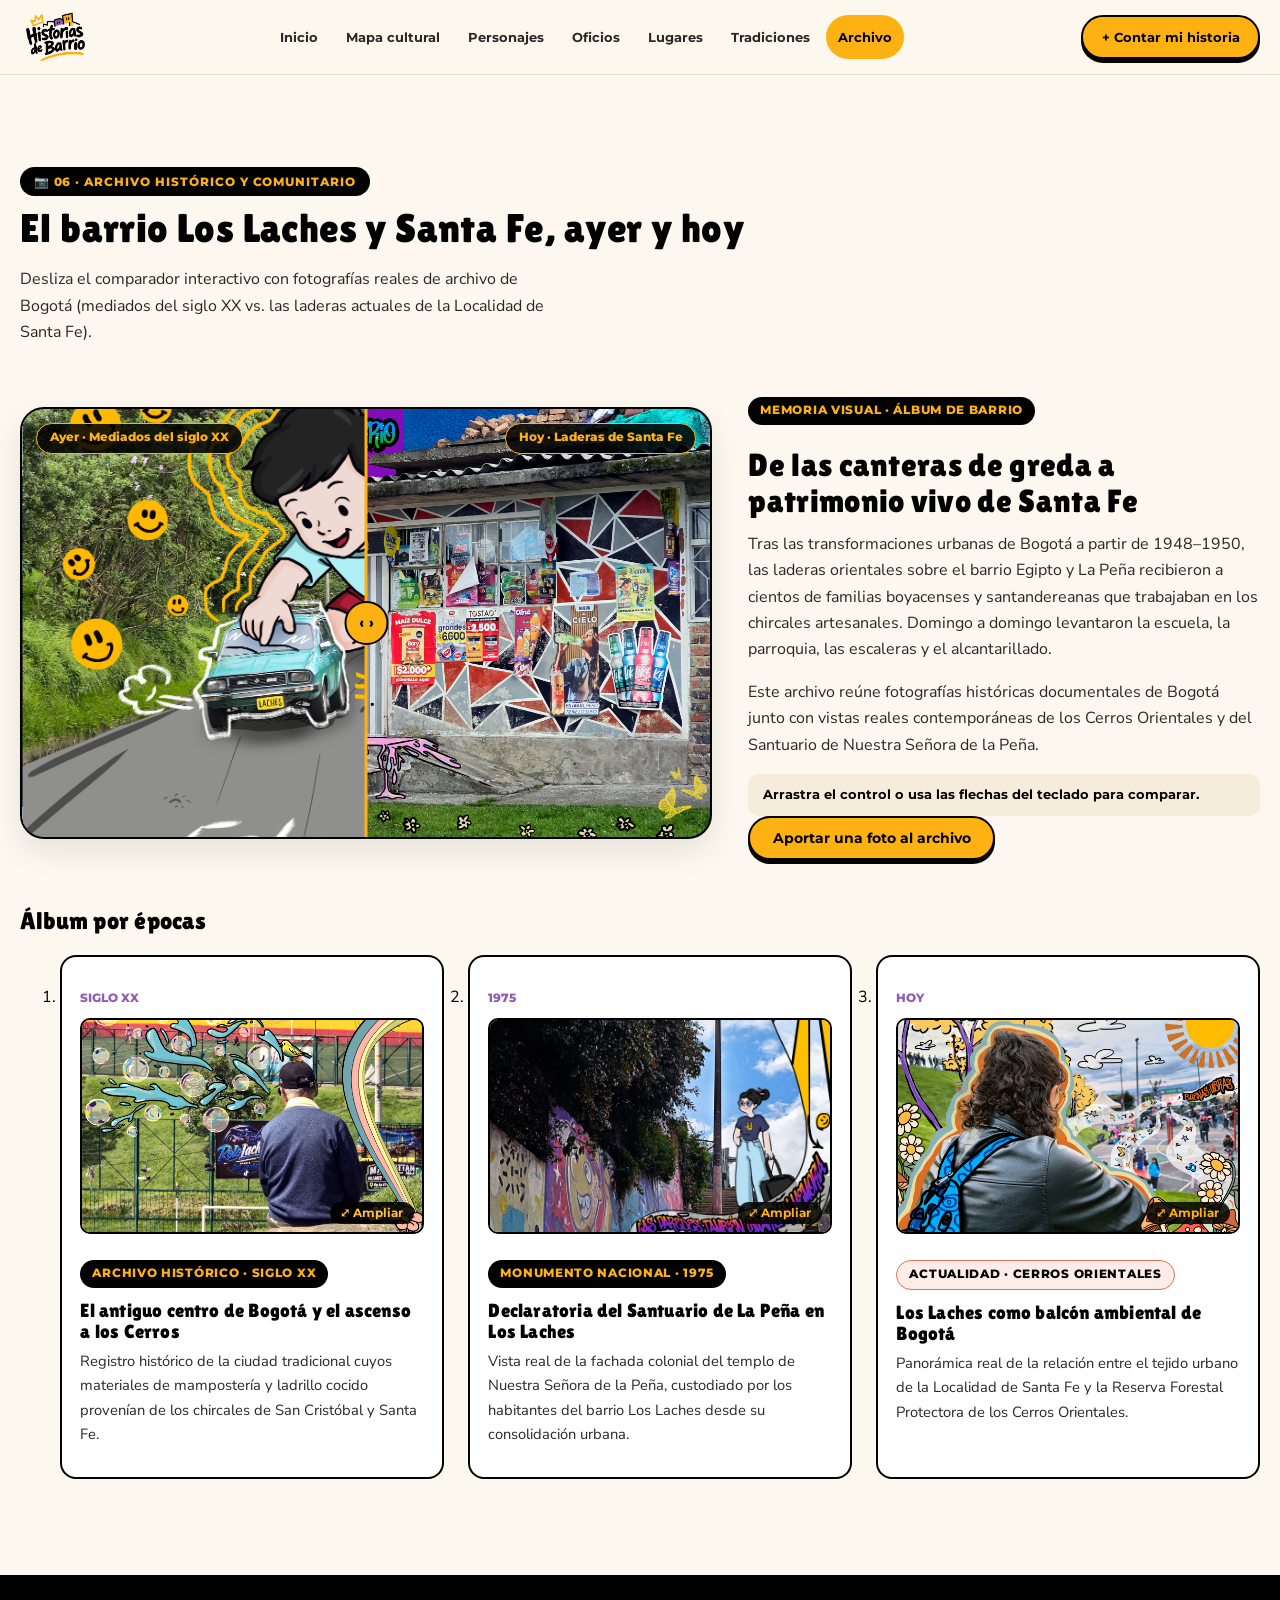
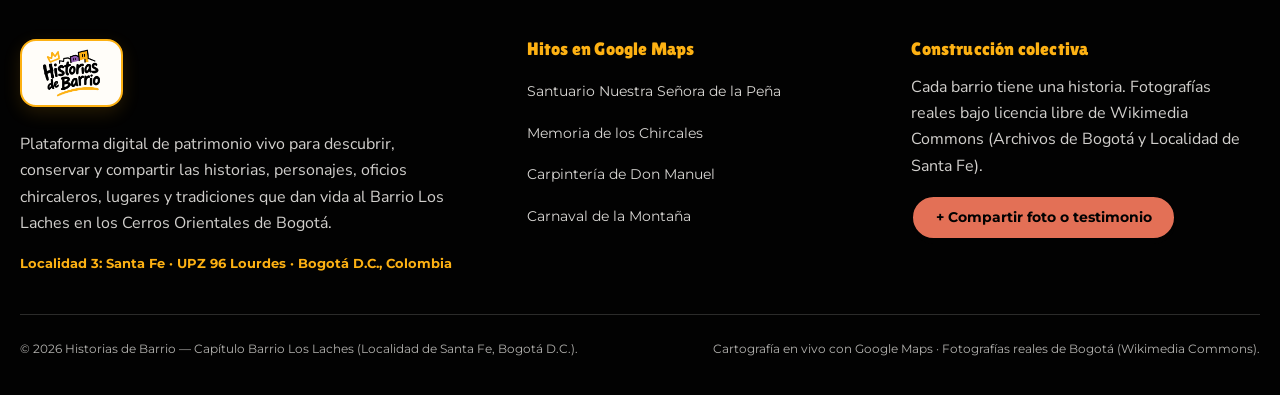
==== commit d0c237ce: "Actualiza vistas, fotos locales y excluye archivos PSD pesados" ====
--- a/archivo.html
+++ b/archivo.html
@@ -75,11 +75,11 @@
             <div class="archive-split-showcase">
               <div class="large-compare-stage">
                 <img
-                  src="https://commons.wikimedia.org/wiki/Special:FilePath/Barrio_Egipto_de_Bogot%C3%A1.jpg?width=1200"
+                  src="fotos/Fotos/tien.png"
                   alt="Fotografía actual de las laderas de Santa Fe (Egipto y Los Laches) en los Cerros Orientales"
                   loading="lazy" decoding="async" />
                 <img id="large-before-img" class="large-before-layer"
-                  src="https://commons.wikimedia.org/wiki/Special:FilePath/Plaza_de_Los_M%C3%A1rtires_1948_-_Bogot%C3%A1.jpg?width=1200"
+                  src="fotos/Fotos/ni%C3%B1o.png"
                   alt="Fotografía histórica de Bogotá en 1948, época en que inició la migración y autoconstrucción hacia los cerros orientales"
                   loading="lazy" decoding="async" />
                 <span class="compare-badge-label label-ayer">Ayer · Mediados del siglo XX</span>
@@ -119,10 +119,10 @@
                 <li class="epoch" data-searchable>
                   <p class="epoch-label">Siglo XX</p>
                   <button type="button" class="archive-photo-btn vintage" data-lightbox
-                    data-full="https://commons.wikimedia.org/wiki/Special:FilePath/Tranv%C3%ADa_de_Bogot%C3%A1.jpg?width=1600"
+                    data-full="fotos/Fotos/se%C3%B1o.png"
                     data-caption="El antiguo centro de Bogotá y el ascenso a los Cerros · Archivo Histórico, Siglo XX">
                     <img
-                      src="https://commons.wikimedia.org/wiki/Special:FilePath/Tranv%C3%ADa_de_Bogot%C3%A1.jpg?width=800"
+                      src="fotos/Fotos/se%C3%B1o.png"
                       alt="Fotografía histórica del antiguo Bogotá y sus primeros barrios periféricos" loading="lazy"
                       decoding="async" />
                     <span class="zoom-hint" aria-hidden="true">⤢ Ampliar</span>
@@ -140,10 +140,10 @@
                 <li class="epoch" data-searchable>
                   <p class="epoch-label">1975</p>
                   <button type="button" class="archive-photo-btn" data-lightbox
-                    data-full="https://commons.wikimedia.org/wiki/Special:FilePath/Iglesia_de_la_Pe%C3%B1a_(20760327033).jpg?width=1600"
+                    data-full="fotos/Fotos/vertical.png"
                     data-caption="Declaratoria del Santuario de La Peña en Los Laches · Monumento Nacional, 1975">
                     <img
-                      src="https://commons.wikimedia.org/wiki/Special:FilePath/Iglesia_de_la_Pe%C3%B1a_(20760327033).jpg?width=800"
+                      src="fotos/Fotos/vertical.png"
                       alt="Fotografía de la Iglesia de Nuestra Señora de la Peña en Los Laches" loading="lazy"
                       decoding="async" />
                     <span class="zoom-hint" aria-hidden="true">⤢ Ampliar</span>
@@ -161,10 +161,10 @@
                 <li class="epoch" data-searchable>
                   <p class="epoch-label">Hoy</p>
                   <button type="button" class="archive-photo-btn" data-lightbox
-                    data-full="https://commons.wikimedia.org/wiki/Special:FilePath/Bogot%C3%A1_y_Cerros_Orientales.jpg?width=1600"
+                    data-full="fotos/Fotos/waw.png"
                     data-caption="Los Laches como balcón ambiental de Bogotá · Actualidad, Cerros Orientales">
                     <img
-                      src="https://commons.wikimedia.org/wiki/Special:FilePath/Bogot%C3%A1_y_Cerros_Orientales.jpg?width=800"
+                      src="fotos/Fotos/waw.png"
                       alt="Fotografía panorámica de Bogotá y sus Cerros Orientales" loading="lazy" decoding="async" />
                     <span class="zoom-hint" aria-hidden="true">⤢ Ampliar</span>
                     <span class="visually-hidden">Ampliar imagen</span>
@@ -194,7 +194,7 @@
       <p id="modal-story-coords" class="map-detail-coords modal-story-coords"></p>
       <div class="modal-story-media">
         <img id="modal-story-img" class="modal-story-img"
-          src="https://commons.wikimedia.org/wiki/Special:FilePath/Iglesia_de_La_Pe%C3%B1a_1.jpg?width=900" alt=""
+          src="fotos/Fotos/tien.png" alt=""
           loading="lazy" decoding="async" />
       </div>
       <div id="modal-story-body" class="modal-story-body"></div>
@@ -286,7 +286,6 @@
         <nav class="footer-col" aria-labelledby="footer-nav-hitos">
           <h2 class="footer-heading" id="footer-nav-hitos">Hitos en Google Maps</h2>
           <ul class="footer-links">
-            <li><a href="mapa-cultural.html?punto=piedraAmor" data-goto-map="piedraAmor">Mirador La Piedra del Amor</a></li>
             <li><a href="mapa-cultural.html?punto=capilla" data-goto-map="capilla">Santuario Nuestra Señora de la Peña</a></li>
             <li><a href="mapa-cultural.html?punto=chircal" data-goto-map="chircal">Memoria de los Chircales</a></li>
             <li><a href="mapa-cultural.html?punto=carpinteria" data-goto-map="carpinteria">Carpintería de Don Manuel</a></li>
--- a/styles.css
+++ b/styles.css
@@ -1869,6 +1869,10 @@
   display: grid;
   grid-template-columns: repeat(2, minmax(0, 1fr));
   gap: 1.5rem;
+}
+
+.place-pair:has(> .place-item:only-child) {
+  grid-template-columns: 1fr;
 }
 
 .place-item {
